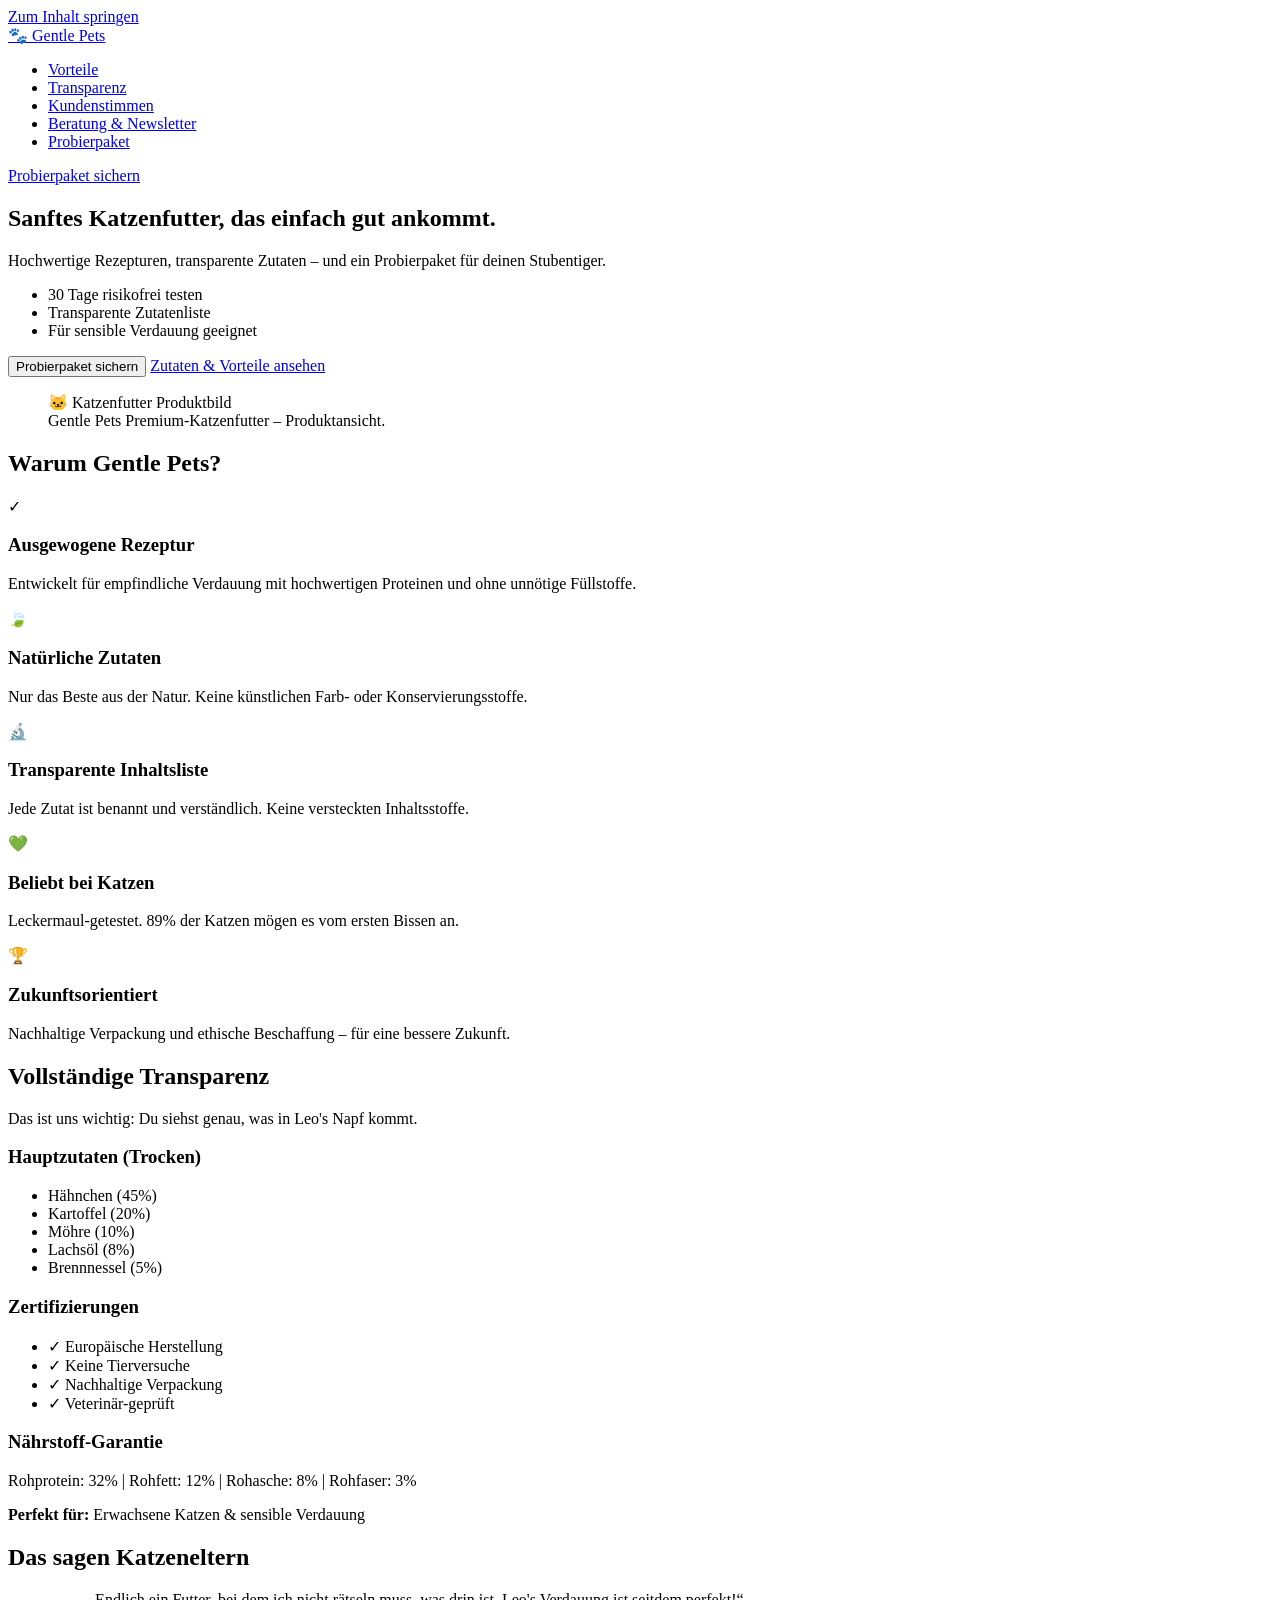
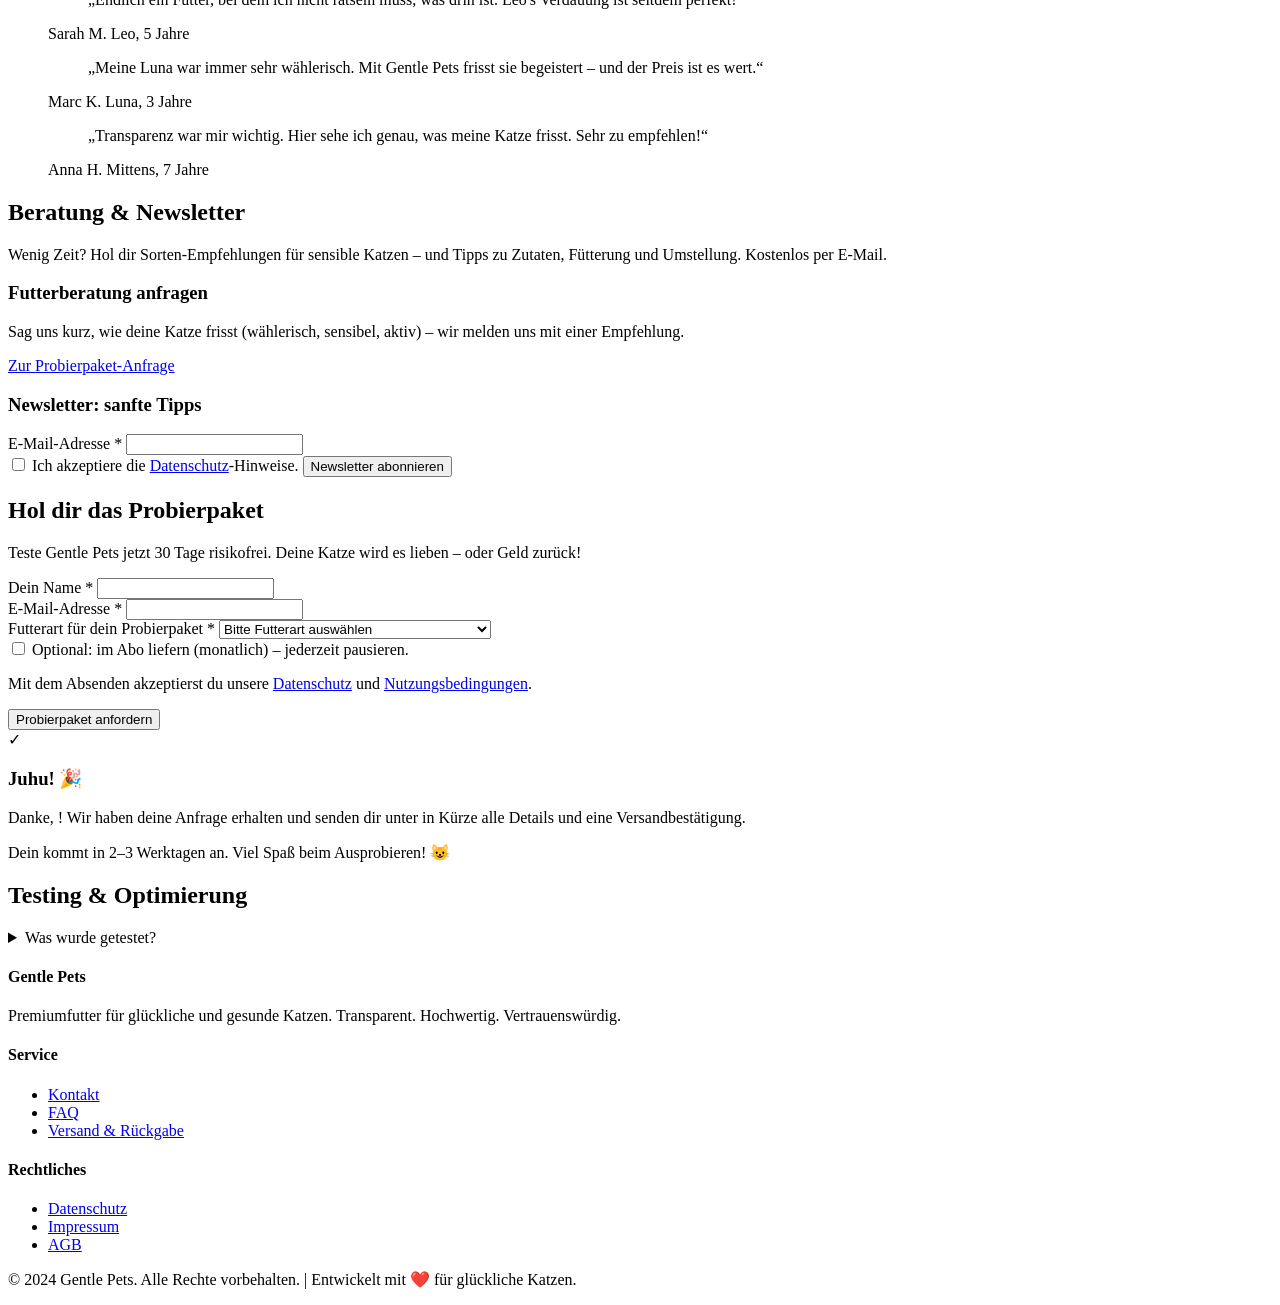
==== site/index.html @ f7eb7b75 "Add full site folder from local project" ====
<!doctype html>
<html lang="de">
  <head>
    <!-- =========================================================
      DOKUMENT: Gentle Pets – Landingpage (Katzenfutter)
      ZIEL: Klare Struktur, semantische Elemente, Navigation, A11y-Basics
      HINWEIS: CSS/JS bleiben extern (styles.css, main.js)
    ========================================================== -->
    <meta charset="UTF-8" />
    <meta name="viewport" content="width=device-width, initial-scale=1.0" />

    <title>Gentle Pets – Katzenfutter | Premium & Transparent</title>

    <!-- SEO (optional, aber sinnvoll) -->
    <meta
      name="description"
      content="Sanftes Katzenfutter für empfindliche Mägen: transparent, hochwertig, ohne unnötige Füllstoffe. Probierpaket 30 Tage risikofrei testen."
    />

    <link rel="stylesheet" href="/css/styles.css" />
  </head>

  <body>
    <!-- Skip-Link für Tastatur-Navigation -->
    <a class="skip-link" href="#main">Zum Inhalt springen</a>

    <div class="page-wrapper">
      <!-- =========================================================
        HEADER + NAV
        - Brand/Logo
        - Primäre Navigation (Sprungmarken)
        - Primäre CTA im Header (optional)
      ========================================================== -->
      <header class="site-header" role="banner">
        <div class="container header-inner">
          <a class="brand" href="#" aria-label="Gentle Pets Startseite">
            <span class="brand-mark" aria-hidden="true">🐾</span>
            <span class="brand-name">Gentle Pets</span>
          </a>

          <nav class="site-nav" aria-label="Hauptnavigation">
            <ul class="nav-list">
              <li class="nav-item">
                <a class="nav-link" href="#vorteile">Vorteile</a>
              </li>
              <li class="nav-item">
                <a class="nav-link" href="#transparenz">Transparenz</a>
              </li>
              <li class="nav-item">
                <a class="nav-link" href="#stimmen">Kundenstimmen</a>
              </li>
              <li class="nav-item">
                <a class="nav-link" href="#beratung">Beratung & Newsletter</a>
              </li>
              <li class="nav-item">
                <a class="nav-link" href="#probierpaket">Probierpaket</a>
              </li>
            </ul>
          </nav>

          <div class="header-cta">
            <a
              class="btn btn-primary"
              href="#probierpaket"
              aria-label="Zum Probierpaket Formular"
            >
              Probierpaket sichern
            </a>
          </div>
        </div>
      </header>

      <!-- =========================================================
        MAIN (Inhaltsbereich)
      ========================================================== -->
      <main id="main" class="site-main" role="main">
        <!-- =======================================================
          HERO
          - Primäre Botschaft + CTA
          - Bild/Visual als figure
        ======================================================== -->
        <section class="hero" aria-labelledby="hero-title">
          <div class="container">
            <div class="hero-grid">
              <div class="hero-content">
                <h1 id="hero-title" class="hero-headline">
                  Sanftes Katzenfutter, das einfach gut ankommt.
                </h1>

                <p class="hero-subline">
                  Hochwertige Rezepturen, transparente Zutaten – und ein
                  Probierpaket für deinen Stubentiger.
                </p>

                <ul class="hero-trust-list" aria-label="Vertrauensmerkmale">
                  <li class="hero-trust-item">30 Tage risikofrei testen</li>
                  <li class="hero-trust-item">Transparente Zutatenliste</li>
                  <li class="hero-trust-item">Für sensible Verdauung geeignet</li>
                </ul>

                <div class="cta-group" role="group" aria-label="Hauptaktionen">
                  <button
                    class="btn btn-primary"
                    id="cta-hero"
                    type="button"
                    aria-label="Probierpaket sichern"
                  >
                    Probierpaket sichern
                  </button>

                  <a
                    class="btn btn-secondary"
                    id="cta-secondary"
                    href="#transparenz"
                    aria-label="Zutaten und Vorteile ansehen"
                  >
                    Zutaten &amp; Vorteile ansehen
                  </a>
                </div>
              </div>

              <div class="hero-image">
                <figure class="hero-figure">
                  <div
                    class="image-placeholder"
                    role="img"
                    aria-label="Produktbild Katzenfutter (Platzhalter)"
                  >
                    🐱 Katzenfutter Produktbild
                  </div>
                  <figcaption class="sr-only">
                    Gentle Pets Premium-Katzenfutter – Produktansicht.
                  </figcaption>
                </figure>
              </div>
            </div>
          </div>
        </section>

       

        <!-- =======================================================
          VORTEILE / USPs
          - Section-ID für Nav
          - Liste von Cards (article)
        ======================================================== -->
        <section id="vorteile" class="usps" aria-labelledby="usps-title">
          <div class="container">
            <h2 id="usps-title" class="section-title">Warum Gentle Pets?</h2>

            <div id="usps-grid" class="usps-grid" role="list">
              <article class="usp-card" role="listitem">
                <div class="usp-icon" aria-hidden="true">✓</div>
                <h3 class="usp-title">Ausgewogene Rezeptur</h3>
                <p class="usp-description">
                  Entwickelt für empfindliche Verdauung mit hochwertigen
                  Proteinen und ohne unnötige Füllstoffe.
                </p>
              </article>

              <article class="usp-card" role="listitem">
                <div class="usp-icon" aria-hidden="true">🍃</div>
                <h3 class="usp-title">Natürliche Zutaten</h3>
                <p class="usp-description">
                  Nur das Beste aus der Natur. Keine künstlichen Farb- oder
                  Konservierungsstoffe.
                </p>
              </article>

              <article class="usp-card" role="listitem">
                <div class="usp-icon" aria-hidden="true">🔬</div>
                <h3 class="usp-title">Transparente Inhaltsliste</h3>
                <p class="usp-description">
                  Jede Zutat ist benannt und verständlich. Keine versteckten
                  Inhaltsstoffe.
                </p>
              </article>

              <article class="usp-card" role="listitem">
                <div class="usp-icon" aria-hidden="true">💚</div>
                <h3 class="usp-title">Beliebt bei Katzen</h3>
                <p class="usp-description">
                  Leckermaul-getestet. 89% der Katzen mögen es vom ersten Bissen
                  an.
                </p>
              </article>

              <article class="usp-card" role="listitem">
                <div class="usp-icon" aria-hidden="true">🏆</div>
                <h3 class="usp-title">Zukunftsorientiert</h3>
                <p class="usp-description">
                  Nachhaltige Verpackung und ethische Beschaffung – für eine
                  bessere Zukunft.
                </p>
              </article>
            </div>
          </div>
        </section>

        <!-- =======================================================
          TRANSPARENZ / ZUTATEN
          - Bereits vorhandene ID behalten
          - Inhalte als Cards (article) + semantische Listen
        ======================================================== -->
        <section
          class="transparenz"
          id="transparenz"
          aria-labelledby="transparenz-title"
        >
          <div class="container">
            <h2 id="transparenz-title" class="section-title">
              Vollständige Transparenz
            </h2>
            <p class="section-subtitle">
              Das ist uns wichtig: Du siehst genau, was in Leo's Napf kommt.
            </p>

            <div class="transparenz-grid">
              <article
                class="info-card info-card-teal"
                aria-labelledby="zutaten-title"
              >
                <h3 id="zutaten-title" class="info-card-title">
                  Hauptzutaten (Trocken)
                </h3>
                <ul class="ingredients-list">
                  <li>Hähnchen (45%)</li>
                  <li>Kartoffel (20%)</li>
                  <li>Möhre (10%)</li>
                  <li>Lachsöl (8%)</li>
                  <li>Brennnessel (5%)</li>
                </ul>
              </article>

              <article
                class="info-card info-card-teal"
                aria-labelledby="zert-title"
              >
                <h3 id="zert-title" class="info-card-title">
                  Zertifizierungen
                </h3>
                <ul class="certifications-list">
                  <li class="certification-item">
                    <span class="certification-check" aria-hidden="true"
                      >✓</span
                    >
                    Europäische Herstellung
                  </li>
                  <li class="certification-item">
                    <span class="certification-check" aria-hidden="true"
                      >✓</span
                    >
                    Keine Tierversuche
                  </li>
                  <li class="certification-item">
                    <span class="certification-check" aria-hidden="true"
                      >✓</span
                    >
                    Nachhaltige Verpackung
                  </li>
                  <li class="certification-item">
                    <span class="certification-check" aria-hidden="true"
                      >✓</span
                    >
                    Veterinär-geprüft
                  </li>
                </ul>
              </article>

              <article
                class="info-card info-card-teal"
                aria-labelledby="naehr-title"
              >
                <h3 id="naehr-title" class="info-card-title">
                  Nährstoff-Garantie
                </h3>
                <p class="nutrient-info">
                  Rohprotein: 32% | Rohfett: 12% | Rohasche: 8% | Rohfaser: 3%
                </p>
                <p class="nutrient-info">
                  <strong>Perfekt für:</strong> Erwachsene Katzen &amp; sensible
                  Verdauung
                </p>
              </article>
            </div>
          </div>
        </section>

        <!-- =======================================================
          KUNDENSTIMMEN
          - ID für Nav
          - Testimonials als figure/blockquote
        ======================================================== -->
        <section
          id="stimmen"
          class="testimonials"
          aria-labelledby="testimonials-title"
        >
          <div class="container">
            <h2 id="testimonials-title" class="section-title">
              Das sagen Katzeneltern
            </h2>

            <div id="testimonials-grid" class="testimonials-grid">
              <figure class="testimonial-card">
                <blockquote class="testimonial-text">
                  „Endlich ein Futter, bei dem ich nicht rätseln muss, was drin
                  ist. Leo's Verdauung ist seitdem perfekt!“
                </blockquote>
                <figcaption class="testimonial-author">
                  <span class="testimonial-name">Sarah M.</span>
                  <span class="testimonial-cat">Leo, 5 Jahre</span>
                </figcaption>
              </figure>

              <figure class="testimonial-card">
                <blockquote class="testimonial-text">
                  „Meine Luna war immer sehr wählerisch. Mit Gentle Pets frisst
                  sie begeistert – und der Preis ist es wert.“
                </blockquote>
                <figcaption class="testimonial-author">
                  <span class="testimonial-name">Marc K.</span>
                  <span class="testimonial-cat">Luna, 3 Jahre</span>
                </figcaption>
              </figure>

              <figure class="testimonial-card">
                <blockquote class="testimonial-text">
                  „Transparenz war mir wichtig. Hier sehe ich genau, was meine
                  Katze frisst. Sehr zu empfehlen!“
                </blockquote>
                <figcaption class="testimonial-author">
                  <span class="testimonial-name">Anna H.</span>
                  <span class="testimonial-cat">Mittens, 7 Jahre</span>
                </figcaption>
              </figure>
            </div>
          </div>
        </section>

        <section
          id="beratung"
          class="beratung"
          aria-labelledby="beratung-title"
        >
          <div class="container">
            <h2 id="beratung-title" class="section-title">
              Beratung & Newsletter
            </h2>
            <p class="section-subtitle">
              Wenig Zeit? Hol dir Sorten-Empfehlungen für sensible Katzen – und
              Tipps zu Zutaten, Fütterung und Umstellung. Kostenlos per E-Mail.
            </p>

            <div class="beratung-grid">
              <article
                class="beratung-card"
                aria-labelledby="beratung-card-title"
              >
                <h3 id="beratung-card-title" class="beratung-title">
                  Futterberatung anfragen
                </h3>
                <p class="beratung-text">
                  Sag uns kurz, wie deine Katze frisst (wählerisch, sensibel,
                  aktiv) – wir melden uns mit einer Empfehlung.
                </p>
                <a class="btn btn-secondary" href="#probierpaket"
                  >Zur Probierpaket-Anfrage</a
                >
              </article>

              <article class="beratung-card" aria-labelledby="newsletter-title">
                <h3 id="newsletter-title" class="beratung-title">
                  Newsletter: sanfte Tipps
                </h3>
                <form id="newsletter-form" class="newsletter-form" novalidate>
                  <label class="form-label" for="newsletter-email">
                    E-Mail-Adresse <span class="required">*</span>
                  </label>
                  <input
                    id="newsletter-email"
                    name="newsletter-email"
                    type="email"
                    class="form-input"
                    inputmode="email"
                    autocomplete="email"
                    required
                    aria-invalid="false"
                    aria-describedby="newsletter-email-error"
                  />
                  <div
                    id="newsletter-email-error"
                    class="error-message"
                    role="alert"
                    aria-live="polite"
                  ></div>

                  <label class="checkbox">
                    <input id="newsletter-consent" type="checkbox" required />
                    <span
                      >Ich akzeptiere die
                      <a href="#">Datenschutz</a>-Hinweise.</span
                    >
                  </label>

                  <button type="submit" class="btn btn-primary">
                    Newsletter abonnieren
                  </button>
                  <p
                    id="newsletter-success"
                    class="newsletter-success hidden"
                    aria-live="polite"
                  ></p>
                </form>
              </article>
            </div>
          </div>
        </section>

        <!-- =======================================================
          FORMULAR / PROBIERPAKET
          - ID für Nav
          - A11y: autocomplete, required, aria-describedby bleibt
        ======================================================== -->
        <section
          id="probierpaket"
          class="form-section"
          aria-labelledby="form-title"
        >
          <div class="container form-container">
            <div id="form-wrapper" class="form-wrapper">
              <h2 id="form-title" class="section-title">
                Hol dir das Probierpaket
              </h2>
              <p class="form-subtitle">
                Teste Gentle Pets jetzt 30 Tage risikofrei. Deine Katze wird es
                lieben – oder Geld zurück!
              </p>

              <form id="probierpaket-form" class="form" novalidate>
                <div class="form-group">
                  <label for="name" class="form-label">
                    Dein Name <span class="required">*</span>
                  </label>
                  <input
                    type="text"
                    id="name"
                    name="name"
                    class="form-input"
                    required
                    autocomplete="name"
                    aria-invalid="false"
                    aria-describedby="name-error"
                  />
                  <div
                    id="name-error"
                    class="error-message"
                    role="alert"
                    aria-live="polite"
                  ></div>
                </div>

                <div class="form-group">
                  <label for="email" class="form-label">
                    E-Mail-Adresse <span class="required">*</span>
                  </label>
                  <input
                    type="email"
                    id="email"
                    name="email"
                    class="form-input"
                    required
                    autocomplete="email"
                    inputmode="email"
                    aria-invalid="false"
                    aria-describedby="email-error"
                  />
                  <div
                    id="email-error"
                    class="error-message"
                    role="alert"
                    aria-live="polite"
                  ></div>
                </div>

                <div class="form-group">
                  <label for="futterwahl" class="form-label">
                    Futterart für dein Probierpaket
                    <span class="required">*</span>
                  </label>
                  <select
                    id="futterwahl"
                    name="futterwahl"
                    class="form-input"
                    required
                    aria-invalid="false"
                    aria-describedby="futterwahl-error"
                  >
                    <option value="" selected>
                      Bitte Futterart auswählen
                    </option>
                    <option value="trocken">Trockenfutter (500g)</option>
                    <option value="nass">Nassfutter Variety (6x 100g)</option>
                    <option value="mix">
                      Mix-Paket (250g Trocken + 3x 100g Nass)
                    </option>
                  </select>
                  <div
                    id="futterwahl-error"
                    class="error-message"
                    role="alert"
                    aria-live="polite"
                  ></div>
                </div>

                <div class="form-group">
                  <label class="checkbox" for="abo">
                    <input type="checkbox" id="abo" name="abo" />
                    <span
                      >Optional: im Abo liefern (monatlich) – jederzeit
                      pausieren.</span
                    >
                  </label>
                </div>

                <p class="form-disclaimer">
                  Mit dem Absenden akzeptierst du unsere
                  <a href="#">Datenschutz</a> und
                  <a href="#">Nutzungsbedingungen</a>.
                </p>

                <button type="submit" class="btn btn-primary btn-submit">
                  Probierpaket anfordern
                </button>
              </form>
            </div>

            <div
              id="success-message"
              class="success-message hidden"
              aria-live="polite"
            >
              <div class="success-icon" aria-hidden="true">✓</div>
              <h3 class="success-title">Juhu! 🎉</h3>
              <p class="success-text">
                Danke, <span id="success-name"></span>! Wir haben deine Anfrage
                erhalten und senden dir unter
                <span id="success-email"></span> in Kürze alle Details und eine
                Versandbestätigung.
              </p>
              <p class="success-text success-text-secondary">
                Dein <span id="success-product"></span> kommt in 2–3 Werktagen
                an. Viel Spaß beim Ausprobieren! 😺
              </p>
            </div>
          </div>
        </section>

        <section class="testing" aria-labelledby="testing-title">
          <div class="container">
            <h2 id="testing-title" class="section-title">
              Testing & Optimierung
            </h2>
            <details class="testing-details">
              <summary>Was wurde getestet?</summary>
              <ul class="testing-list">
                <li>
                  <strong>Methode:</strong> Keyboard- und Screenreader-Check
                  (Fokusführung, Alerts, Labels) + Mobile-Viewport-Test.
                </li>
                <li>
                  <strong>Ergebnis:</strong> Navigation ist per Tastatur
                  vollständig bedienbar; Skip-Link sichtbar bei Fokus.
                </li>
                <li>
                  <strong>Verbesserung:</strong> Formular-Fehler werden zentral
                  (Alert) und feldbezogen angezeigt; Reduced Motion wird
                  respektiert.
                </li>
              </ul>
            </details>
          </div>
        </section>
      </main>

      <!-- =========================================================
        FOOTER
        - Ergänzt: Footer-Navigation (optional)
      ========================================================== -->
      <footer class="footer" role="contentinfo">
        <div class="container">
          <div class="footer-grid">
            <section class="footer-section" aria-labelledby="footer-brand">
              <h4 id="footer-brand" class="footer-title">Gentle Pets</h4>
              <p class="footer-text">
                Premiumfutter für glückliche und gesunde Katzen. Transparent.
                Hochwertig. Vertrauenswürdig.
              </p>
            </section>

            <nav class="footer-section" aria-label="Service Links">
              <h4 class="footer-title">Service</h4>
              <ul class="footer-links">
                <li><a href="#">Kontakt</a></li>
                <li><a href="#">FAQ</a></li>
                <li><a href="#">Versand &amp; Rückgabe</a></li>
              </ul>
            </nav>

            <nav class="footer-section" aria-label="Rechtliches">
              <h4 class="footer-title">Rechtliches</h4>
              <ul class="footer-links">
                <li><a href="#">Datenschutz</a></li>
                <li><a href="#">Impressum</a></li>
                <li><a href="#">AGB</a></li>
              </ul>
            </nav>
          </div>

          <div class="footer-bottom">
            <p class="footer-copyright">
              © 2024 Gentle Pets. Alle Rechte vorbehalten. | Entwickelt mit ❤️
              für glückliche Katzen.
            </p>
          </div>
        </div>
      </footer>
    </div>

    <script src="/js/main.js"></script>
  </body>
</html>
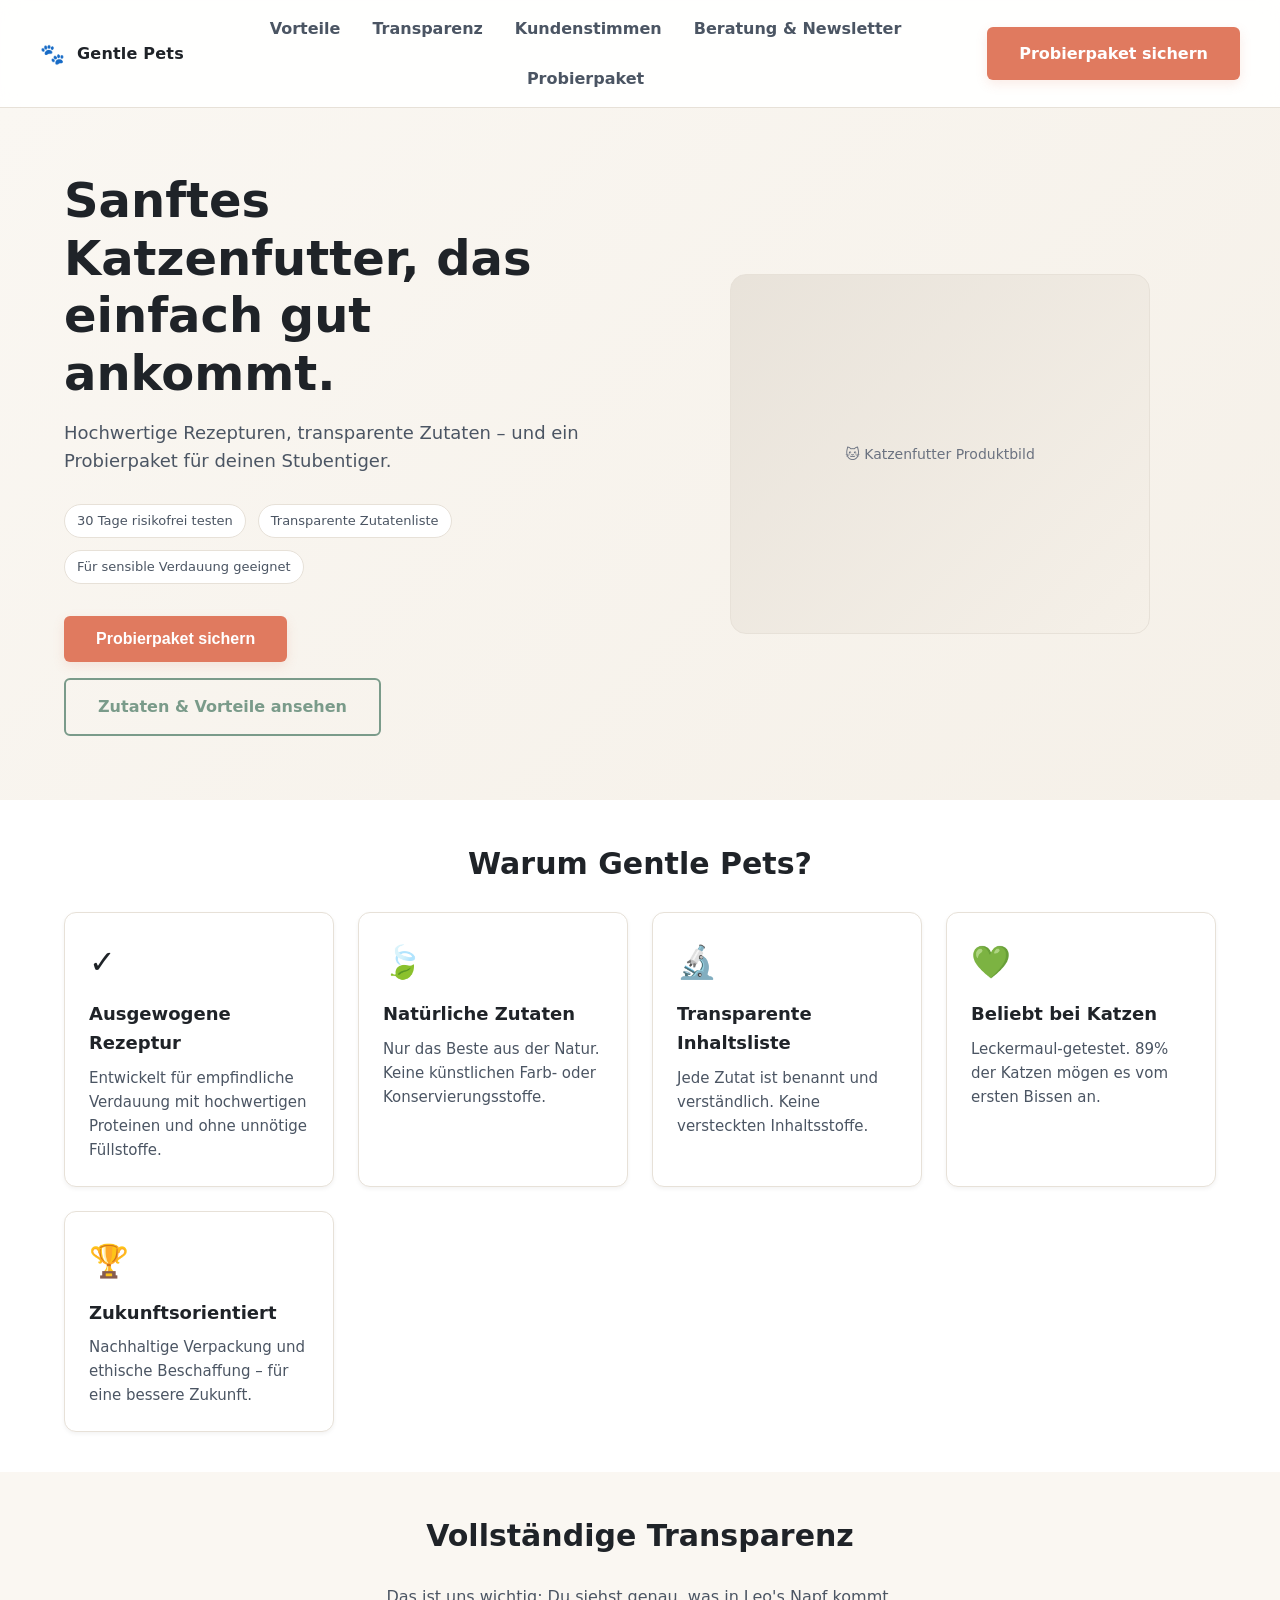
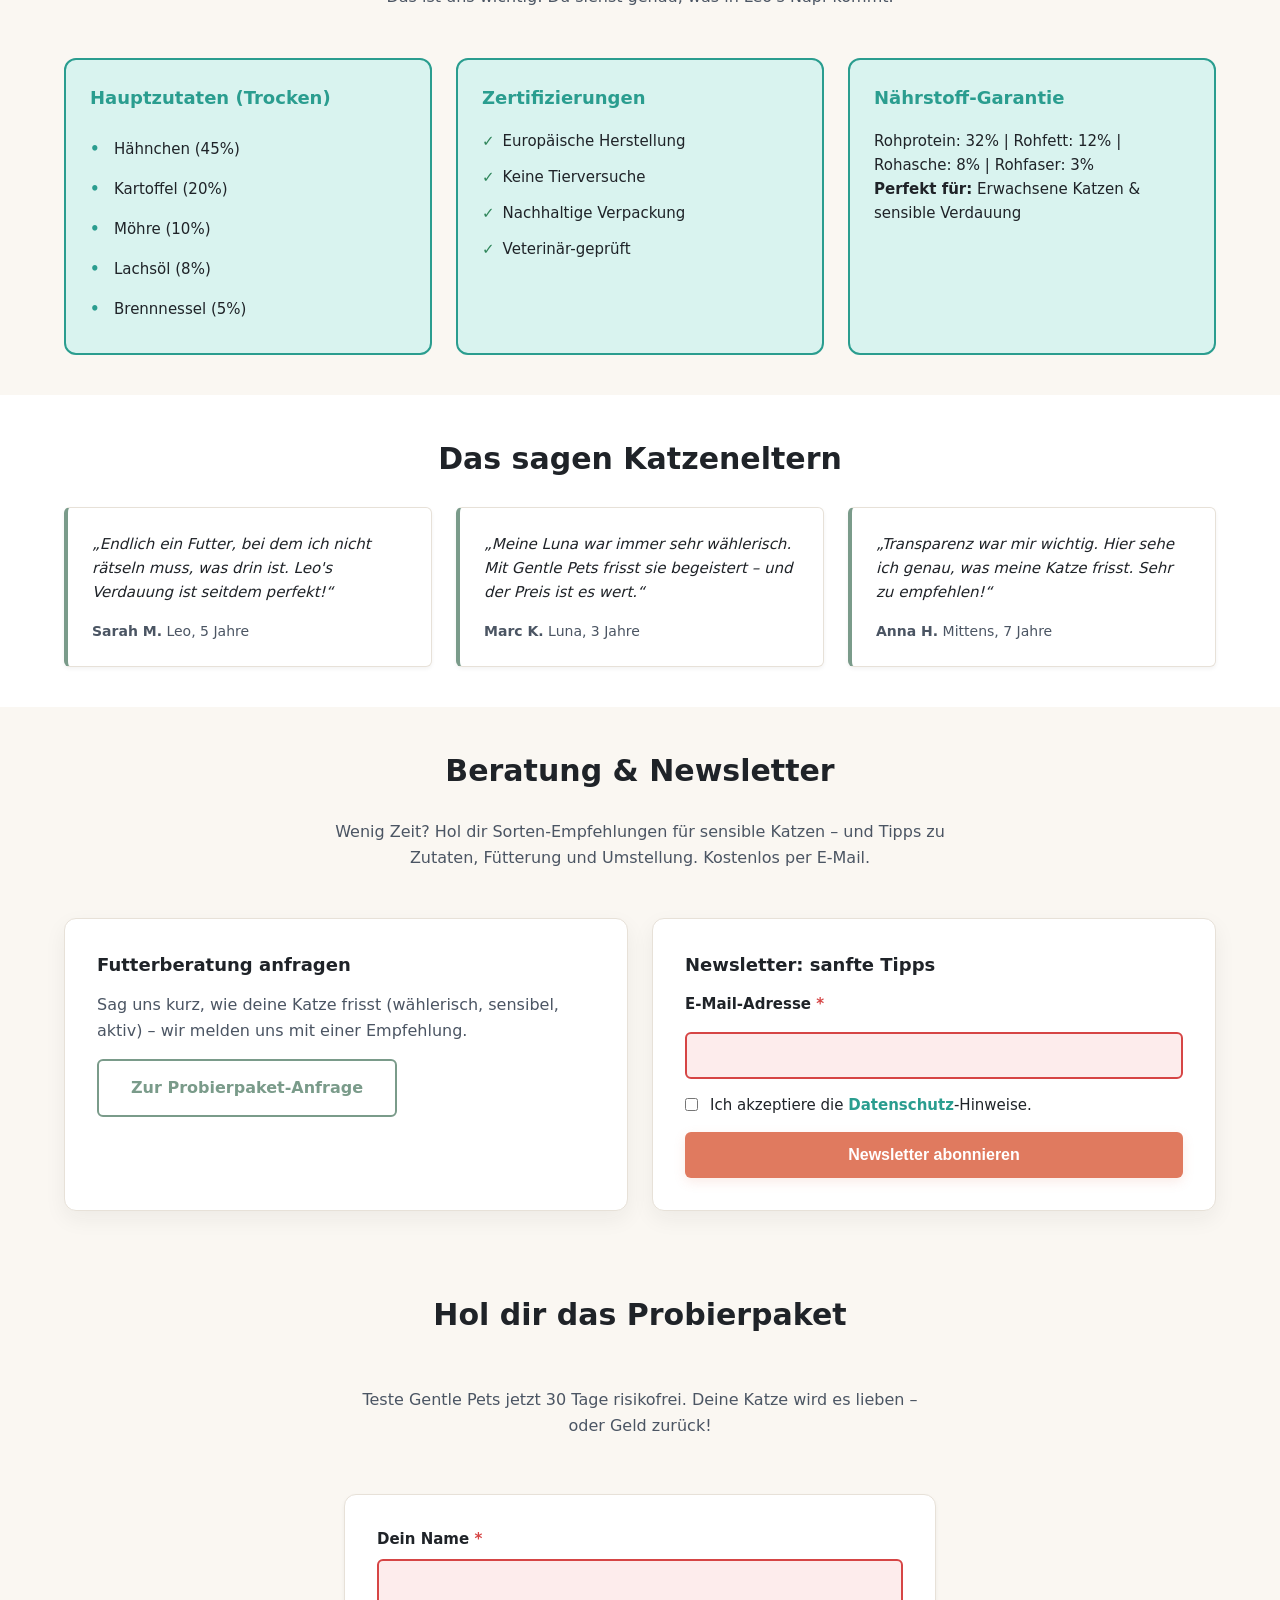
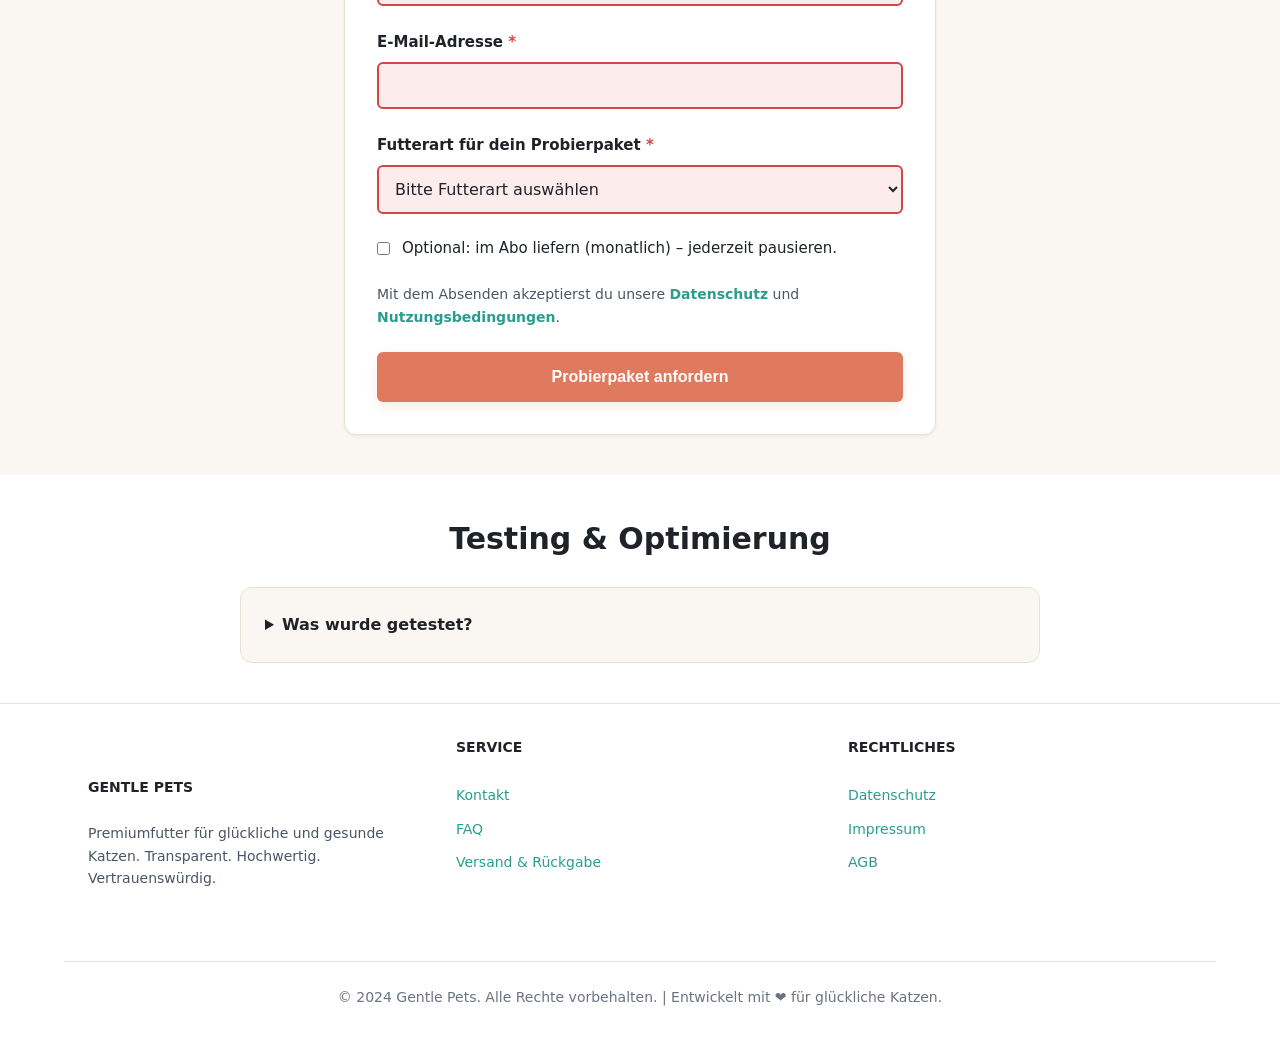
==== commit 9bcc7be5: "Fix stylesheet link path in index.html" ====
--- a/site/index.html
+++ b/site/index.html
@@ -17,7 +17,7 @@
       content="Sanftes Katzenfutter für empfindliche Mägen: transparent, hochwertig, ohne unnötige Füllstoffe. Probierpaket 30 Tage risikofrei testen."
     />
 
-    <link rel="stylesheet" href="/css/styles.css" />
+    <link rel="stylesheet" href="css/styles.css" />
   </head>
 
   <body>
--- a/site/css/styles.css
+++ b/site/css/styles.css
@@ -0,0 +1,1214 @@
+/* ===== CSS-VARIABLEN (Palette A) ===== */
+:root {
+  /* Hintergründe */
+  --bg: #faf7f2;
+  --surface: #ffffff;
+  --border: #e7e1d8;
+
+  /* Text */
+  --text: #1f2328;
+  --text-2: #4b5563;
+  --muted: #6b7280;
+
+  /* Primär (CTA) */
+  --primary: #e07a5f;
+  --primary-hover: #d9684f;
+
+  /* Sekundär (Brand/Natur) */
+  --secondary: #7a9b8a;
+  --secondary-hover: #6a8d7d;
+
+  /* Info/Trust (Zutaten, Transparenz) */
+  --info: #2a9d8f;
+  --info-tint: #d9f3ef;
+
+  /* Fokus */
+  --focus: #2a9d8f;
+
+  /* Zustände */
+  --success: #2f855a;
+  --warning: #b7791f;
+  --error: #d64545;
+  --error-tint: #fdecec;
+
+  /* Spacing */
+  --spacing-xs: 0.5rem;
+  --spacing-sm: 0.75rem;
+  --spacing-md: 1rem;
+  --spacing-lg: 1.5rem;
+  --spacing-xl: 2rem;
+  --spacing-2xl: 3rem;
+
+  /* Border Radius */
+  --radius-sm: 0.375rem;
+  --radius-md: 0.75rem;
+  --radius-lg: 1rem;
+
+  /* Shadows */
+  --shadow-sm: 0 2px 4px rgba(0, 0, 0, 0.05);
+  --shadow-md: 0 4px 12px rgba(224, 122, 95, 0.15);
+  --shadow-lg: 0 6px 16px rgba(224, 122, 95, 0.25);
+
+  /* Transitions */
+  --transition: all 0.2s ease;
+}
+
+/* ===== RESET & GLOBALE STYLES ===== */
+* {
+  margin: 0;
+  padding: 0;
+  box-sizing: border-box;
+}
+
+html {
+  scroll-behavior: smooth;
+}
+
+body {
+  font-family:
+    system-ui,
+    -apple-system,
+    "Segoe UI",
+    Roboto,
+    sans-serif;
+  background-color: var(--bg);
+  color: var(--text);
+  line-height: 1.6;
+  font-size: 1rem;
+  -webkit-font-smoothing: antialiased;
+  text-rendering: optimizeLegibility;
+}
+
+.page-wrapper {
+  display: flex;
+  flex-direction: column;
+  min-height: 100vh;
+}
+
+/* ===== CONTAINER ===== */
+.container {
+  width: 100%;
+  max-width: 1200px;
+  margin: 0 auto;
+  padding: 0 var(--spacing-lg);
+}
+
+/* ===== HEADER + NAV ===== */
+.site-header {
+  background-color: rgba(255, 255, 255, 0.9);
+  border-bottom: 1px solid var(--border);
+  position: sticky;
+  top: 0;
+  z-index: 50;
+  backdrop-filter: blur(10px);
+}
+
+.header-inner {
+  display: flex;
+  align-items: center;
+  justify-content: space-between;
+  gap: var(--spacing-lg);
+  padding: var(--spacing-md) 0;
+}
+
+.brand {
+  display: inline-flex;
+  align-items: center;
+  gap: var(--spacing-sm);
+  color: var(--text);
+  text-decoration: none;
+  font-weight: 800;
+}
+
+.brand-mark {
+  font-size: 1.25rem;
+}
+
+.brand-name {
+  font-size: 1rem;
+  letter-spacing: 0.2px;
+}
+
+.site-nav {
+  flex: 1;
+  display: flex;
+  justify-content: center;
+}
+
+.nav-list {
+  list-style: none;
+  display: flex;
+  align-items: center;
+  gap: var(--spacing-lg);
+  margin: 0;
+  padding: 0;
+  flex-wrap: wrap;
+  justify-content: center;
+}
+
+.nav-link {
+  color: var(--text-2);
+  text-decoration: none;
+  font-weight: 600;
+  padding: 0.5rem 0.25rem;
+  border-radius: var(--radius-sm);
+  transition: var(--transition);
+}
+
+.nav-link:hover,
+.nav-link:focus {
+  color: var(--text);
+  background-color: rgba(42, 157, 143, 0.08);
+}
+
+.nav-link[aria-current="page"],
+.nav-link.is-active {
+  color: var(--text);
+  background-color: rgba(42, 157, 143, 0.12);
+}
+
+.header-cta {
+  display: flex;
+  align-items: center;
+}
+
+/* ===== SKIP LINK ===== */
+.skip-link {
+  position: absolute;
+  left: var(--spacing-lg);
+  top: var(--spacing-lg);
+  transform: translateY(-200%);
+  background-color: var(--surface);
+  border: 2px solid var(--info);
+  color: var(--text);
+  padding: 0.75rem 1rem;
+  border-radius: var(--radius-sm);
+  z-index: 100;
+  text-decoration: none;
+  box-shadow: var(--shadow-sm);
+}
+
+.skip-link:focus {
+  transform: translateY(0);
+  outline: none;
+}
+
+/* ===== HERO-BEREICH ===== */
+.hero {
+  background: linear-gradient(135deg, #faf7f2 0%, #f5f0e8 100%);
+  padding: calc(var(--spacing-2xl) + 1rem) var(--spacing-lg);
+}
+
+.hero-grid {
+  display: grid;
+  grid-template-columns: repeat(auto-fit, minmax(300px, 1fr));
+  gap: var(--spacing-2xl);
+  align-items: center;
+}
+
+.hero-figure {
+  width: 100%;
+  max-width: 420px;
+}
+
+.image-placeholder {
+  width: 100%;
+  height: 360px;
+  background: linear-gradient(
+    135deg,
+    rgba(231, 225, 216, 0.9),
+    rgba(245, 240, 232, 0.9)
+  );
+  border: 1px solid var(--border);
+  border-radius: var(--radius-lg);
+  display: flex;
+  justify-content: center;
+  align-items: center;
+  color: var(--muted);
+  font-size: 0.875rem;
+  text-align: center;
+  padding: var(--spacing-lg);
+}
+
+.hero-content {
+  display: flex;
+  flex-direction: column;
+  gap: var(--spacing-md);
+}
+
+.hero-headline {
+  font-size: clamp(2rem, 5vw, 3rem);
+  line-height: 1.2;
+  font-weight: 700;
+  color: var(--text);
+}
+
+.hero-subline {
+  font-size: 1.125rem;
+  line-height: 1.6;
+  color: var(--text-2);
+}
+
+.cta-group {
+  display: flex;
+  flex-wrap: wrap;
+  gap: var(--spacing-md);
+  margin-top: var(--spacing-md);
+}
+
+.hero-trust-list {
+  list-style: none;
+  display: flex;
+  flex-wrap: wrap;
+  gap: var(--spacing-sm);
+  margin-top: var(--spacing-sm);
+  padding: 0;
+}
+
+.hero-trust-item {
+  border: 1px solid var(--border);
+  background-color: var(--surface);
+  border-radius: 999px;
+  padding: 0.35rem 0.75rem;
+  font-size: 0.8125rem;
+  color: var(--text-2);
+}
+
+.hero-image {
+  display: flex;
+  justify-content: center;
+  align-items: center;
+}
+
+/* ===== BUTTONS ===== */
+.btn {
+  border: none;
+  padding: 0.875rem 2rem;
+  font-size: 1rem;
+  font-weight: 600;
+  border-radius: var(--radius-sm);
+  cursor: pointer;
+  transition: var(--transition);
+  outline: none;
+  display: inline-flex;
+  align-items: center;
+  justify-content: center;
+  text-decoration: none;
+}
+
+.btn:focus-visible {
+  outline: 3px solid var(--focus);
+  outline-offset: 2px;
+}
+
+.btn-primary {
+  background-color: var(--primary);
+  color: #ffffff;
+  box-shadow: var(--shadow-md);
+}
+
+.btn-primary:hover,
+.btn-primary:focus {
+  background-color: var(--primary-hover);
+  box-shadow: var(--shadow-lg);
+}
+
+.btn-primary:active {
+  transform: scale(0.98);
+}
+
+.btn-primary:disabled {
+  opacity: 0.7;
+  cursor: not-allowed;
+}
+
+a.btn {
+  text-decoration: none;
+}
+
+a.btn:visited {
+  color: inherit;
+}
+
+.btn-secondary {
+  background-color: transparent;
+  color: var(--secondary);
+  border: 2px solid var(--secondary);
+}
+
+.btn-secondary:hover,
+.btn-secondary:focus {
+  background-color: var(--secondary);
+  color: #ffffff;
+}
+
+.btn-submit {
+  width: 100%;
+  padding: 1rem;
+  font-weight: 700;
+}
+
+/* ===== SECTION STYLES ===== */
+section {
+  padding: calc(var(--spacing-2xl) - 0.5rem) var(--spacing-lg);
+  flex: 1;
+}
+
+.section-title {
+  font-size: 1.875rem;
+  font-weight: 700;
+  margin-bottom: var(--spacing-lg);
+  text-align: center;
+  color: var(--text);
+}
+
+.section-subtitle {
+  font-size: 1rem;
+  color: var(--text-2);
+  text-align: center;
+  margin-bottom: var(--spacing-2xl);
+  max-width: 60ch;
+  margin-left: auto;
+  margin-right: auto;
+}
+
+/* ===== CUSTOMER JOURNEY ===== */
+.journey {
+  background-color: var(--surface);
+}
+
+.journey-grid {
+  display: grid;
+  grid-template-columns: repeat(auto-fit, minmax(240px, 1fr));
+  gap: var(--spacing-lg);
+}
+
+.journey-card {
+  background-color: var(--surface);
+  border: 1px solid var(--border);
+  border-radius: var(--radius-md);
+  padding: var(--spacing-lg);
+  box-shadow: var(--shadow-sm);
+}
+
+.journey-step {
+  display: inline-block;
+  margin-bottom: var(--spacing-xs);
+  font-size: 0.8125rem;
+  font-weight: 700;
+  letter-spacing: 0.04em;
+  text-transform: uppercase;
+  color: var(--info);
+}
+
+.journey-card-title {
+  font-size: 1.1rem;
+  margin-bottom: var(--spacing-xs);
+}
+
+.journey-card-text {
+  color: var(--text-2);
+  font-size: 0.9375rem;
+}
+
+/* ===== USPs / VORTEILE ===== */
+.usps {
+  background-color: var(--surface);
+}
+
+.usps-grid {
+  display: grid;
+  grid-template-columns: repeat(auto-fit, minmax(250px, 1fr));
+  gap: var(--spacing-lg);
+}
+
+.usp-card {
+  background-color: var(--surface);
+  border: 1px solid var(--border);
+  border-radius: var(--radius-md);
+  padding: var(--spacing-lg);
+  box-shadow: var(--shadow-sm);
+  transition:
+    transform 0.2s ease,
+    box-shadow 0.2s ease,
+    border-color 0.2s ease;
+}
+
+.usp-card:hover {
+  border-color: rgba(122, 155, 138, 0.6);
+  box-shadow: 0 10px 28px rgba(31, 35, 40, 0.08);
+  transform: translateY(-2px);
+}
+
+.usp-icon {
+  font-size: 2rem;
+  margin-bottom: var(--spacing-sm);
+}
+
+.usp-title {
+  font-size: 1.125rem;
+  font-weight: 600;
+  margin-bottom: var(--spacing-xs);
+  color: var(--text);
+}
+
+.usp-description {
+  font-size: 0.9375rem;
+  line-height: 1.6;
+  color: var(--text-2);
+}
+
+/* ===== TRANSPARENZ / ZUTATEN ===== */
+.transparenz {
+  background-color: var(--bg);
+}
+
+.transparenz-grid {
+  display: grid;
+  grid-template-columns: repeat(auto-fit, minmax(280px, 1fr));
+  gap: var(--spacing-lg);
+}
+
+.info-card {
+  background-color: var(--info-tint);
+  border: 2px solid var(--info);
+  border-radius: var(--radius-md);
+  padding: var(--spacing-lg);
+}
+
+.info-card-teal {
+  background-color: var(--info-tint);
+  border-color: var(--info);
+}
+
+.info-card-title {
+  font-size: 1.125rem;
+  font-weight: 700;
+  color: var(--info);
+  margin-bottom: var(--spacing-md);
+}
+
+.ingredients-list {
+  list-style: none;
+  padding: 0;
+  margin: 0;
+}
+
+.ingredients-list li {
+  font-size: 0.9375rem;
+  padding: 0.5rem 0;
+  padding-left: var(--spacing-lg);
+  position: relative;
+  color: var(--text);
+}
+
+.ingredients-list li::before {
+  content: "•";
+  position: absolute;
+  left: 0;
+  color: var(--info);
+  font-weight: 700;
+}
+
+.certifications-list {
+  display: flex;
+  flex-direction: column;
+  gap: var(--spacing-sm);
+}
+
+.certification-item {
+  font-size: 0.9375rem;
+  color: var(--text);
+  display: flex;
+  align-items: center;
+  gap: var(--spacing-xs);
+}
+
+.certification-check {
+  color: var(--success);
+  font-weight: 700;
+}
+
+.nutrient-info {
+  font-size: 0.9375rem;
+  line-height: 1.6;
+  color: var(--text);
+  margin: 0;
+}
+
+/* ===== TESTIMONIALS ===== */
+.testimonials {
+  background-color: var(--surface);
+}
+
+.testimonials-grid {
+  display: grid;
+  grid-template-columns: repeat(auto-fit, minmax(300px, 1fr));
+  gap: var(--spacing-lg);
+}
+
+.testimonial-card {
+  background-color: var(--surface);
+  border: 1px solid var(--border);
+  border-left: 4px solid var(--secondary);
+  border-radius: var(--radius-sm);
+  padding: var(--spacing-lg);
+  box-shadow: var(--shadow-sm);
+  transition:
+    transform 0.2s ease,
+    box-shadow 0.2s ease;
+}
+
+.testimonial-card:hover {
+  transform: translateY(-2px);
+  box-shadow: 0 10px 28px rgba(31, 35, 40, 0.08);
+}
+
+.testimonial-text {
+  font-size: 0.9375rem;
+  line-height: 1.6;
+  margin-bottom: var(--spacing-md);
+  color: var(--text);
+  font-style: italic;
+  quotes: "„" "“";
+}
+
+.testimonial-author {
+  font-size: 0.875rem;
+  color: var(--text-2);
+}
+
+.testimonial-name {
+  margin: 0.25rem 0;
+  font-weight: 600;
+}
+
+.testimonial-cat {
+  margin: 0.25rem 0;
+}
+
+/* ===== BERATUNG / NEWSLETTER ===== */
+.beratung {
+  background-color: var(--bg);
+}
+
+.beratung-grid {
+  display: grid;
+  grid-template-columns: repeat(auto-fit, minmax(280px, 1fr));
+  gap: var(--spacing-lg);
+}
+
+.beratung-card {
+  background-color: var(--surface);
+  border: 1px solid var(--border);
+  border-radius: var(--radius-md);
+  padding: var(--spacing-xl);
+  box-shadow: 0 8px 22px rgba(31, 35, 40, 0.06);
+  transition: var(--transition);
+}
+
+.beratung-card:hover {
+  transform: translateY(-2px);
+  box-shadow: var(--shadow-md);
+}
+
+.beratung-title {
+  font-size: 1.125rem;
+  font-weight: 800;
+  margin-bottom: var(--spacing-sm);
+}
+
+.beratung-text {
+  color: var(--text-2);
+  margin-bottom: var(--spacing-md);
+}
+
+.newsletter-form {
+  display: flex;
+  flex-direction: column;
+  gap: var(--spacing-md);
+}
+
+.newsletter-success {
+  margin: 0;
+  font-weight: 700;
+  color: var(--success);
+}
+
+.newsletter-success.hidden {
+  display: none;
+}
+
+/* ===== CHECKBOX ===== */
+.checkbox {
+  display: inline-flex;
+  align-items: flex-start;
+  gap: var(--spacing-sm);
+  font-size: 0.9375rem;
+  color: var(--text);
+  line-height: 1.4;
+}
+
+.checkbox input {
+  margin-top: 0.2rem;
+}
+
+.checkbox a {
+  color: var(--info);
+  font-weight: 700;
+  text-decoration: none;
+}
+
+.checkbox a:hover {
+  text-decoration: underline;
+}
+
+/* ===== TESTING ===== */
+.testing {
+  background-color: var(--surface);
+}
+
+.testing-details {
+  max-width: 800px;
+  margin: 0 auto;
+  background-color: var(--bg);
+  border: 1px solid var(--border);
+  border-radius: var(--radius-md);
+  padding: var(--spacing-lg);
+}
+
+.testing-details summary {
+  cursor: pointer;
+  font-weight: 800;
+}
+
+.testing-list {
+  margin-top: var(--spacing-md);
+  padding-left: 1.25rem;
+  color: var(--text-2);
+}
+
+/* ===== MICRO-ANIMATIONEN ===== */
+/* 1) Nav underline (Transition) */
+.nav-link {
+  position: relative;
+}
+
+.nav-link::after {
+  content: "";
+  position: absolute;
+  left: 0;
+  bottom: -4px;
+  width: 0;
+  height: 2px;
+  background-color: var(--info);
+  transition: width 0.2s ease;
+}
+
+.nav-link:hover::after,
+.nav-link:focus::after,
+.nav-link.is-active::after {
+  width: 100%;
+}
+
+/* 2) Card pop (Transition) */
+.usp-card,
+.testimonial-card {
+  transition:
+    transform 0.2s ease,
+    box-shadow 0.2s ease,
+    border-color 0.2s ease;
+}
+
+.usp-card:hover,
+.testimonial-card:hover {
+  transform: translateY(-2px);
+}
+
+/* 3) Squash & Stretch (Animationsprinzip sichtbar) */
+@keyframes squashPop {
+  0% {
+    transform: scale(1);
+  }
+  45% {
+    transform: scale(1.08, 0.92);
+  }
+  70% {
+    transform: scale(0.98, 1.02);
+  }
+  100% {
+    transform: scale(1);
+  }
+}
+
+.success-icon.is-animated {
+  animation: squashPop 420ms ease-out;
+}
+
+/* Anticipation: leichte Vorbewegung im Hero */
+@keyframes anticipationIn {
+  0% {
+    transform: translateY(8px);
+    opacity: 0;
+  }
+  65% {
+    transform: translateY(-3px);
+    opacity: 1;
+  }
+  100% {
+    transform: translateY(0);
+  }
+}
+
+.hero-content {
+  animation: anticipationIn 520ms ease-out;
+}
+
+/* ===== FORMULAR-SEKTION ===== */
+.form-section {
+  background-color: var(--bg);
+}
+
+.form-container {
+  max-width: 640px;
+  margin: 0 auto;
+}
+
+.form-wrapper {
+  display: flex;
+  flex-direction: column;
+  gap: var(--spacing-lg);
+}
+
+.form-subtitle {
+  font-size: 1rem;
+  color: var(--text-2);
+  text-align: center;
+  margin-bottom: var(--spacing-xl);
+}
+
+.form {
+  display: flex;
+  flex-direction: column;
+  gap: var(--spacing-lg);
+  background-color: var(--surface);
+  padding: var(--spacing-xl);
+  border-radius: var(--radius-md);
+  border: 1px solid var(--border);
+  box-shadow: var(--shadow-sm);
+}
+
+.form-group {
+  display: flex;
+  flex-direction: column;
+  gap: var(--spacing-xs);
+}
+
+.form-label {
+  display: block;
+  font-size: 0.9375rem;
+  font-weight: 600;
+  color: var(--text);
+}
+
+.required {
+  color: var(--error);
+}
+
+.form-input {
+  padding: 0.75rem;
+  font-size: 1rem;
+  border: 2px solid var(--border);
+  border-radius: var(--radius-sm);
+  background-color: var(--surface);
+  transition: var(--transition);
+  font-family: inherit;
+  color: var(--text);
+}
+
+.form-input:focus {
+  outline: none;
+  border-color: var(--info);
+  box-shadow: 0 0 0 3px var(--info-tint);
+}
+
+.form-input:invalid:not(:placeholder-shown) {
+  border-color: var(--error);
+  background-color: var(--error-tint);
+}
+
+.form-input.error {
+  border-color: var(--error);
+  background-color: var(--error-tint);
+}
+
+.form-input[aria-invalid="true"] {
+  border-color: var(--error);
+  background-color: var(--error-tint);
+}
+
+.error-message {
+  font-size: 0.875rem;
+  color: var(--error);
+  display: flex;
+  gap: var(--spacing-xs);
+  align-items: flex-start;
+  min-height: 1.25rem;
+}
+
+.error-message:empty {
+  display: none;
+}
+
+.form-disclaimer {
+  font-size: 0.875rem;
+  color: var(--text-2);
+  line-height: 1.6;
+}
+
+.form-disclaimer a {
+  color: var(--info);
+  text-decoration: none;
+  font-weight: 600;
+  transition: var(--transition);
+}
+
+.form-disclaimer a:hover {
+  text-decoration: underline;
+}
+
+.form-disclaimer a:focus {
+  outline: 2px solid var(--info);
+  outline-offset: 2px;
+}
+
+/* ===== FORM ALERT / SERVER FEEDBACK ===== */
+.form-alert {
+  display: none;
+  align-items: flex-start;
+  gap: var(--spacing-sm);
+  padding: 0.875rem 1rem;
+  border-radius: var(--radius-sm);
+  border: 1px solid var(--border);
+  background-color: var(--surface);
+  color: var(--text);
+  line-height: 1.5;
+}
+
+.form-alert.is-visible {
+  display: flex;
+}
+
+.form-alert--error {
+  border-color: var(--error);
+  background-color: var(--error-tint);
+}
+
+.form-alert--success {
+  border-color: var(--success);
+  background-color: rgba(47, 133, 90, 0.08);
+}
+
+.form-alert__icon {
+  font-weight: 800;
+  flex: 0 0 auto;
+}
+
+.form-alert__content {
+  display: flex;
+  flex-direction: column;
+  gap: 0.25rem;
+}
+
+.form-alert__title {
+  font-weight: 800;
+}
+
+.form-alert__text {
+  color: var(--text-2);
+}
+
+/* ===== SUCCESS MESSAGE ===== */
+.success-message {
+  background-color: var(--surface);
+  border: 1px solid var(--border);
+  border-radius: var(--radius-md);
+  padding: var(--spacing-2xl) var(--spacing-xl);
+  text-align: center;
+  animation: slideIn 0.3s ease-out;
+}
+
+.success-message.hidden {
+  display: none;
+}
+
+@keyframes slideIn {
+  from {
+    opacity: 0;
+    transform: translateY(-10px);
+  }
+  to {
+    opacity: 1;
+    transform: translateY(0);
+  }
+}
+
+.success-icon {
+  width: 60px;
+  height: 60px;
+  background-color: var(--info-tint);
+  border-radius: 50%;
+  display: flex;
+  justify-content: center;
+  align-items: center;
+  margin: 0 auto var(--spacing-md);
+  font-size: 2rem;
+  color: var(--success);
+  font-weight: 700;
+}
+
+.success-title {
+  font-size: 1.5rem;
+  font-weight: 700;
+  margin-bottom: var(--spacing-sm);
+  color: var(--text);
+}
+
+.success-text {
+  font-size: 1rem;
+  color: var(--text-2);
+  margin-bottom: var(--spacing-md);
+  line-height: 1.6;
+}
+
+.success-text-secondary {
+  font-size: 0.9375rem;
+  color: var(--muted);
+}
+
+.success-text strong,
+.success-text-secondary strong {
+  color: var(--text);
+  font-weight: 600;
+}
+
+/* ===== FOOTER ===== */
+.footer {
+  background-color: var(--surface);
+  border-top: 1px solid var(--border);
+  padding: var(--spacing-xl) var(--spacing-lg);
+  margin-top: auto;
+}
+
+.footer-grid {
+  display: grid;
+  grid-template-columns: repeat(auto-fit, minmax(200px, 1fr));
+  gap: var(--spacing-lg);
+  margin-bottom: var(--spacing-xl);
+}
+
+.footer-section {
+  display: flex;
+  flex-direction: column;
+  gap: var(--spacing-sm);
+}
+
+.footer-title {
+  font-size: 0.875rem;
+  font-weight: 700;
+  text-transform: uppercase;
+  color: var(--text);
+  margin-bottom: var(--spacing-sm);
+}
+
+.footer-text {
+  font-size: 0.875rem;
+  color: var(--text-2);
+  line-height: 1.6;
+}
+
+.footer-links {
+  list-style: none;
+  padding: 0;
+  margin: 0;
+  display: flex;
+  flex-direction: column;
+  gap: var(--spacing-xs);
+}
+
+.footer-links a {
+  color: var(--info);
+  text-decoration: none;
+  font-size: 0.875rem;
+  transition: var(--transition);
+}
+
+.footer-links a:hover {
+  text-decoration: underline;
+}
+
+.footer-links a:focus {
+  outline: 2px solid var(--info);
+  outline-offset: 2px;
+}
+
+.footer-bottom {
+  border-top: 1px solid var(--border);
+  padding-top: var(--spacing-lg);
+  text-align: center;
+}
+
+.footer-copyright {
+  font-size: 0.875rem;
+  color: var(--muted);
+  margin: 0;
+}
+
+/* ===== RESPONSIVE DESIGN ===== */
+@media (max-width: 768px) {
+  .header-inner {
+    flex-wrap: wrap;
+    justify-content: center;
+  }
+
+  .site-nav {
+    order: 3;
+    width: 100%;
+  }
+
+  .header-cta {
+    order: 2;
+    width: 100%;
+  }
+
+  .hero-grid,
+  .cta-group {
+    gap: var(--spacing-lg);
+  }
+
+  .hero-headline {
+    font-size: clamp(1.5rem, 4vw, 2rem);
+  }
+
+  .section-title {
+    font-size: 1.5rem;
+  }
+
+  .cta-group {
+    flex-direction: column;
+  }
+
+  .cta-group .btn {
+    width: 100%;
+  }
+
+  .header-cta .btn {
+    width: auto;
+  }
+
+  .image-placeholder {
+    max-width: 250px;
+    width: 100%;
+    height: 300px;
+  }
+
+  .form {
+    padding: var(--spacing-lg);
+  }
+
+  .usps-grid,
+  .transparenz-grid,
+  .testimonials-grid {
+    grid-template-columns: 1fr;
+  }
+
+  section {
+    padding: var(--spacing-xl) var(--spacing-lg);
+  }
+
+  .beratung-grid {
+    grid-template-columns: 1fr;
+  }
+}
+
+@media (max-width: 480px) {
+  .nav-list {
+    gap: var(--spacing-md);
+  }
+
+  .container {
+    padding: 0 var(--spacing-md);
+  }
+
+  .hero {
+    padding: var(--spacing-xl) var(--spacing-md);
+  }
+
+  .hero-headline {
+    font-size: 1.5rem;
+  }
+
+  .hero-subline {
+    font-size: 1rem;
+  }
+
+  .section-title {
+    font-size: 1.25rem;
+  }
+
+  .btn {
+    padding: 0.75rem 1.5rem;
+    font-size: 0.9375rem;
+  }
+
+  section {
+    padding: var(--spacing-lg) var(--spacing-md);
+  }
+
+  .form {
+    padding: var(--spacing-lg);
+  }
+
+  .image-placeholder {
+    width: 100%;
+    max-width: none;
+    height: 250px;
+  }
+
+  .footer-grid {
+    gap: var(--spacing-lg);
+  }
+}
+
+/* ===== ACCESSIBILITY ===== */
+.sr-only {
+  position: absolute;
+  width: 1px;
+  height: 1px;
+  padding: 0;
+  margin: -1px;
+  overflow: hidden;
+  clip: rect(0, 0, 0, 0);
+  white-space: nowrap;
+  border-width: 0;
+}
+
+/* Fokus-Sichtbarkeit für Tastaturnavigation */
+button:focus-visible,
+a:focus-visible,
+input:focus-visible,
+select:focus-visible,
+textarea:focus-visible {
+  outline: 3px solid var(--focus);
+  outline-offset: 2px;
+}
+
+/* Reduziere Animationen bei prefers-reduced-motion */
+@media (prefers-reduced-motion: reduce) {
+  * {
+    animation-duration: 0.01ms !important;
+    animation-iteration-count: 1 !important;
+    transition-duration: 0.01ms !important;
+    scroll-behavior: auto !important;
+  }
+}
